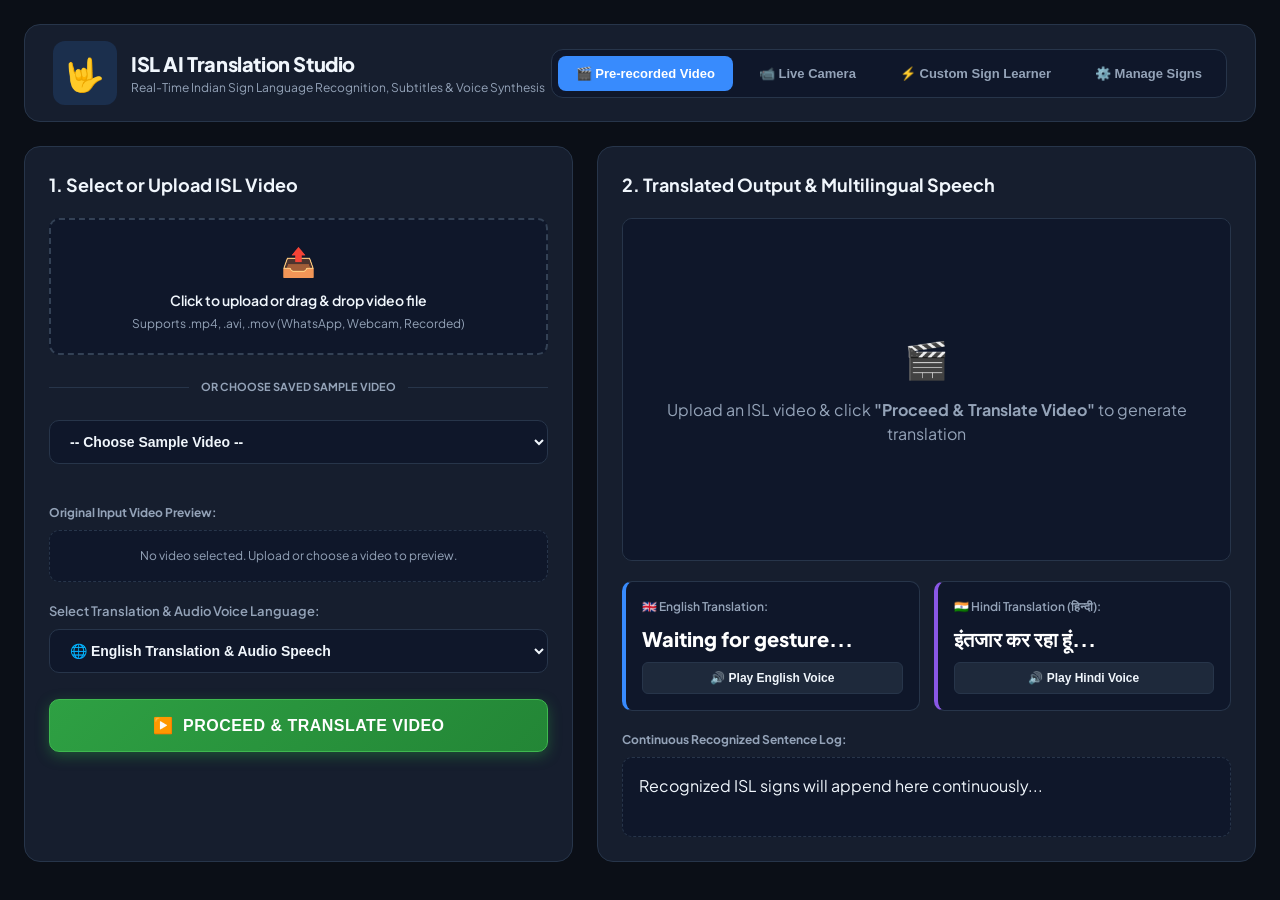
==== templates/index.html @ 71e75642 "ISL AI Translation Studio: Full stack implementation with BiGRU & custom sign management" ====
<!DOCTYPE html>
<html lang="en">
<head>
    <meta charset="UTF-8">
    <meta name="viewport" content="width=device-width, initial-scale=1.0">
    <title>Indian Sign Language (ISL) Full-Stack AI Translation Studio</title>
    <link rel="preconnect" href="https://fonts.googleapis.com">
    <link rel="preconnect" href="https://fonts.gstatic.com" crossorigin>
    <link href="https://fonts.googleapis.com/css2?family=Plus+Jakarta+Sans:wght@400;500;600;700;800&display=swap" rel="stylesheet">
    <link rel="stylesheet" href="/static/style.css">
</head>
<body>
    <div class="app-container">
        <!-- Top Navigation Header -->
        <header class="navbar">
            <div class="brand">
                <div class="logo-icon">🤟</div>
                <div class="brand-text">
                    <h1>ISL AI Translation Studio</h1>
                    <p>Real-Time Indian Sign Language Recognition, Subtitles & Voice Synthesis</p>
                </div>
            </div>

            <!-- Tab Navigation Links -->
            <nav class="nav-tabs">
                <button class="tab-btn active" onclick="switchTab('videoTab')">🎬 Pre-recorded Video</button>
                <button class="tab-btn" onclick="switchTab('liveTab')">📹 Live Camera</button>
                <button class="tab-btn" onclick="switchTab('learnTab')">⚡ Custom Sign Learner</button>
                <button class="tab-btn" onclick="switchTab('manageTab')">⚙️ Manage Signs</button>
            </nav>
        </header>

        <!-- TAB 1: INTERACTIVE VIDEO TRANSLATOR WORKBENCH -->
        <div id="videoTab" class="tab-content active">
            <main class="main-grid">
                <!-- Left Panel: Video Selection, Upload & Original Preview -->
                <section class="card config-card">
                    <div class="card-header">
                        <h2>1. Select or Upload ISL Video</h2>
                    </div>

                    <!-- Dropzone File Upload -->
                    <div class="dropzone" onclick="triggerFileInput()">
                        <div class="dropzone-icon">📤</div>
                        <div class="dropzone-text">
                            <span class="primary-text">Click to upload or drag & drop video file</span>
                            <span class="sub-text">Supports .mp4, .avi, .mov (WhatsApp, Webcam, Recorded)</span>
                        </div>
                        <input type="file" id="videoFileInput" accept="video/*" style="display:none;" onchange="handleFileUpload(event)">
                    </div>

                    <div class="divider"><span>OR CHOOSE SAVED SAMPLE VIDEO</span></div>

                    <select id="sampleVideoSelect" onchange="selectSampleVideo(this.value)">
                        <option value="">-- Choose Sample Video --</option>
                    </select>

                    <div id="uploadStatusText" class="status-info"></div>

                    <!-- Original Input Video Preview Player -->
                    <div class="preview-box">
                        <span class="box-title">Original Input Video Preview:</span>
                        <video id="inputVideoPreview" controls preload="auto" style="display: none;"></video>
                        <div id="previewPlaceholder" class="placeholder-box">
                            <span>No video selected. Upload or choose a video to preview.</span>
                        </div>
                    </div>

                    <!-- Speech & Translation Language Settings -->
                    <div class="settings-group">
                        <label class="input-label">Select Translation & Audio Voice Language:</label>
                        <select id="videoLangSelect" class="full-width-select">
                            <option value="en">🌐 English Translation & Audio Speech</option>
                            <option value="hi">🌐 Hindi Translation & Audio Speech (हिन्दी)</option>
                        </select>
                    </div>

                    <!-- PROMINENT PROCEED & TRANSLATE BUTTON -->
                    <div class="action-box">
                        <button id="processBtn" class="btn btn-proceed" onclick="proceedAndTranslateVideo()">
                            <span class="btn-icon">▶️</span>
                            <span class="btn-text">PROCEED & TRANSLATE VIDEO</span>
                        </button>
                    </div>
                </section>

                <!-- Right Panel: Translated Output Stream & Multilingual Translation Cards -->
                <section class="card player-card">
                    <div class="card-header">
                        <h2>2. Translated Output & Multilingual Speech</h2>
                    </div>

                    <!-- Processed Stream Output Video Player -->
                    <div class="stream-player-container">
                        <div class="video-wrapper">
                            <img id="translatedStreamPlayer" src="" alt="Translated Stream Output" style="display:none;">
                            <div id="streamPlaceholder" class="player-placeholder">
                                <div class="placeholder-content">
                                    <div class="placeholder-icon">🎬</div>
                                    <span>Upload an ISL video & click <strong>"Proceed & Translate Video"</strong> to generate translation</span>
                                </div>
                            </div>
                        </div>
                    </div>

                    <!-- Video Completion Banner (shown when video ends) -->
                    <div id="videoCompleteBanner" class="complete-banner" style="display:none;">
                        <div class="complete-icon">✅</div>
                        <div class="complete-text">
                            <div class="complete-title">Video Processing Complete!</div>
                            <div class="complete-lang">Language: <span id="completeLang">English</span></div>
                            <div class="complete-summary" id="completeSummaryText">Loading results...</div>
                        </div>
                        <div class="complete-audio-note">🔊 Auto-playing full sentence audio...</div>
                    </div>

                    <!-- Vocabulary Warning Banner -->
                    <div id="vocabWarningBanner" class="warn-banner" style="display:none;">
                        <div class="warn-icon">⚠️</div>
                        <div class="warn-text">
                            <div class="warn-title">Sign Not in Current Vocabulary</div>
                            <div class="warn-detail">The model is currently trained on <strong id="warnVocabCount">1,025</strong> vocabulary signs.<br>
                            <span id="warnVocabDetail">Includes: hello, thank_you, yes, no, help, idle, and 1,019 other gestures.</span><br>
                            Videos with other ISL signs need model retraining with that gesture's data.
                            Use <em>Custom Sign Learner</em> to add new gestures.</div>
                        </div>
                    </div>

                    <!-- Multilingual Translation Display Cards -->
                    <div class="translation-display-grid">
                        <div class="trans-card en-card">
                            <div class="card-label">🇬🇧 English Translation:</div>
                            <div class="card-val" id="transTextEN">Waiting for gesture...</div>
                            <button class="btn btn-audio" onclick="playAudio('en')">🔊 Play English Voice</button>
                        </div>
                        <div class="trans-card hi-card">
                            <div class="card-label">🇮🇳 Hindi Translation (हिन्दी):</div>
                            <div class="card-val" id="transTextHI">इंतजार कर रहा हूं...</div>
                            <button class="btn btn-audio" onclick="playAudio('hi')">🔊 Play Hindi Voice</button>
                        </div>
                    </div>

                    <!-- Continuous Sentence Log -->
                    <div class="sentence-log-box">
                        <span class="log-title">Continuous Recognized Sentence Log:</span>
                        <div class="sentence-box" id="sentenceBox">
                            <span class="placeholder-text">Recognized ISL signs will append here continuously...</span>
                        </div>
                    </div>
                </section>
            </main>
        </div>

        <!-- TAB 2: REAL-TIME LIVE WEBCAM TRANSLATION -->
        <div id="liveTab" class="tab-content">
            <main class="main-grid">
                <!-- Left: Live Camera Panel -->
                <section class="card stream-card">
                    <div class="card-header">
                        <h2>📹 Live Webcam ISL Recognition</h2>
                        <div class="camera-controls">
                            <button id="startCamBtn" class="btn btn-proceed" onclick="startWebcam()">▶️ Start Camera</button>
                            <button id="stopCamBtn" class="btn btn-secondary" onclick="stopWebcam()" style="display:none;">⏹️ Stop Camera</button>
                        </div>
                    </div>

                    <!-- Camera + Canvas overlay wrapper -->
                    <div class="cam-container" id="camContainer">
                        <!-- Placeholder shown before camera starts -->
                        <div id="webcamPlaceholder" class="player-placeholder">
                            <div class="placeholder-content">
                                <div class="placeholder-icon">📹</div>
                                <span>Click <strong>"▶️ Start Camera"</strong> to open your webcam and start recognizing ISL hand signs live!</span>
                                <button class="btn btn-proceed" style="margin-top:16px;" onclick="startWebcam()">▶️ Open Camera Now</button>
                            </div>
                        </div>

                        <!-- Actual webcam video - browser native feed (GUARANTEED to show your camera) -->
                        <video id="webcamVideo" autoplay muted playsinline style="display:none;"></video>
                        <!-- Hidden canvas used to capture frames for server processing -->
                        <canvas id="captureCanvas" style="display:none;"></canvas>
                        <!-- Visible canvas overlay with hand tracking annotations drawn on top -->
                        <canvas id="overlayCanvas" style="display:none;"></canvas>

                        <!-- HUD overlay badges -->
                        <div class="hud-overlay" id="hudOverlay" style="display:none;">
                            <div class="prediction-pill" id="livePredPill">
                                <span class="label-title">Gesture:</span>
                                <span class="label-value" id="livePredLabel">IDLE</span>
                            </div>
                            <div class="confidence-container">
                                <div class="conf-text">Confidence: <span id="liveConfVal">0.0%</span></div>
                                <div class="meter-bar">
                                    <div class="meter-fill" id="liveMeterFill" style="width: 0%;"></div>
                                </div>
                            </div>
                        </div>
                    </div>
                </section>

                <!-- Right: Live Translation -->
                <section class="card translation-card">
                    <div class="card-header">
                        <h2>Live Translation</h2>
                        <div class="header-actions">
                            <select id="liveLangSelect" onchange="changeLanguage(this.value)">
                                <option value="en">🌐 English</option>
                                <option value="hi">🌐 Hindi (हिन्दी)</option>
                            </select>
                            <button class="btn btn-secondary" onclick="resetSentence()">🗑️ Reset</button>
                        </div>
                    </div>

                    <!-- Live translation cards -->
                    <div class="translation-display-grid" style="margin-bottom:12px;">
                        <div class="trans-card en-card">
                            <div class="card-label">🇬🇧 English:</div>
                            <div class="card-val" id="liveTransEN">Waiting for gesture...</div>
                        </div>
                        <div class="trans-card hi-card">
                            <div class="card-label">🇮🇳 Hindi:</div>
                            <div class="card-val" id="liveTransHI">इंतजार कर रहा हूं...</div>
                        </div>
                    </div>

                    <!-- In-progress word chips -->
                    <div class="section-label" style="margin-bottom:4px; font-size:0.75rem; color:var(--text-muted);">
                        🔡 Current sentence being signed:
                    </div>
                    <div class="sentence-box" id="liveSentenceBox">
                        <span class="placeholder-text">Perform ISL hand signs in front of camera...</span>
                    </div>

                    <!-- LM Next-word hints (shown when signs are being performed) -->
                    <div id="lmNextHints" class="lm-hint-bar" style="display:none;"></div>

                    <!-- ✅ COMPLETED SENTENCE BANNER — shown after pause detection -->
                    <div id="liveCompletedBanner" class="completed-sentence-banner" style="display:none;">
                        <div class="completed-banner-header">
                            <span class="completed-icon">✅</span>
                            <span>Sentence Complete!</span>
                            <button class="btn-close-banner" onclick="document.getElementById('liveCompletedBanner').style.display='none'">✕</button>
                        </div>
                        <div class="completed-words-row" id="liveCompletedWords"></div>
                        <div class="completed-text-en" id="liveCompletedEN"></div>
                        <div class="completed-text-hi" id="liveCompletedHI"></div>
                        <div class="completed-actions">
                            <button class="btn btn-secondary btn-sm" onclick="speakInBrowser(document.getElementById('liveCompletedEN').innerText,'en')">🔊 Speak EN</button>
                            <button class="btn btn-secondary btn-sm" onclick="speakInBrowser(document.getElementById('liveCompletedHI').innerText,'hi')">🔊 बोलें</button>
                        </div>
                    </div>

                    <!-- Sentence History -->
                    <div class="sentence-history-section">
                        <div class="section-label" style="font-size:0.75rem; color:var(--text-muted); margin-bottom:6px;">
                            📜 Sentence History:
                        </div>
                        <div id="sentenceHistoryPanel" class="sentence-history-panel">
                            <span class="placeholder-text" style="font-size:0.8rem;">Completed sentences will appear here...</span>
                        </div>
                    </div>
                </section>
            </main>
        </div>

        <!-- TAB 3: DEDICATED CUSTOM SIGN LEARNER -->
        <div id="learnTab" class="tab-content">
            <main class="main-grid">
                <!-- Left: Custom Camera Recording Interface -->
                <section class="card stream-card">
                    <div class="card-header">
                        <h2>⚡ Teach the AI a New Gesture</h2>
                        <div class="camera-controls">
                            <button id="learnStartCamBtn" class="btn btn-proceed" onclick="startWebcam()">▶️ Open Camera</button>
                            <button id="learnStopCamBtn" class="btn btn-secondary" onclick="stopWebcam()" style="display:none;">⏹️ Close Camera</button>
                        </div>
                    </div>

                    <div class="cam-container" id="learnCamContainer">
                        <div id="learnWebcamPlaceholder" class="player-placeholder">
                            <div class="placeholder-content">
                                <div class="placeholder-icon">⚡</div>
                                <span>Webcam preview is required to record custom gestures. Click <strong>"▶️ Open Camera"</strong> to start.</span>
                                <button class="btn btn-proceed" style="margin-top:16px;" onclick="startWebcam()">▶️ Open Camera Now</button>
                            </div>
                        </div>

                        <!-- We share the same video and canvas elements for seamless visual display -->
                        <video id="learnWebcamVideo" autoplay muted playsinline style="display:none; width:100%; height:100%; object-fit:cover; border-radius: var(--radius-md); transform: scaleX(-1);"></video>
                    </div>
                </section>

                <!-- Right: Custom learning trigger panel -->
                <section class="card translation-card">
                    <div class="card-header">
                        <h2>Gesture Definition & Train</h2>
                    </div>

                    <div class="custom-learner-card" style="margin-top:0;">
                        <h3>Configure New Gesture Label</h3>
                        <p class="learner-sub">Type a short, descriptive name for the hand sign you want to teach the model:</p>
                        
                        <div class="settings-group">
                            <label class="input-label">Gesture Name (use letters and numbers):</label>
                            <input type="text" id="customSignInput" placeholder="e.g. namaste, my_name, thank_you, water" style="width: 100%; box-sizing: border-box; background: var(--bg-primary); border: 1px solid var(--border-color); color: #fff; padding: 12px; border-radius: var(--radius-sm); font-size: 14px; margin-bottom: 14px;">
                        </div>

                        <button class="btn btn-accent" onclick="recordWebcamSign()" style="width: 100%; padding: 14px; font-size: 15px; border-radius: var(--radius-sm);">
                            🔴 Record &amp; Learn Custom Sign (30 Frames)
                        </button>

                        <div id="customLearnStatus" class="status-info" style="margin-top:12px; font-weight:600;"></div>
                    </div>

                    <div class="info-box" style="background: rgba(30,41,59,0.3); border: 1px dashed rgba(148,163,184,0.3); padding: 16px; border-radius: var(--radius-md); font-size: 13px; line-height: 1.6; color: var(--text-muted);">
                        <h4>💡 How custom sign learning works:</h4>
                        <ul style="margin: 8px 0 0 16px; padding: 0;">
                            <li>Position yourself so your hands are clearly visible in the camera frame.</li>
                            <li>Click the red <strong>Record &amp; Learn</strong> button.</li>
                            <li>Wait for the 3-second OSD countdown to finish.</li>
                            <li>Perform the gesture continuously while the capture progress reaches 100%.</li>
                            <li>The model will fine-tune instantly using Transfer Learning!</li>
                        </ul>
                    </div>
                </section>
            </main>
        </div>

        <!-- TAB 4: DEDICATED CUSTOM SIGN MANAGER -->
        <div id="manageTab" class="tab-content">
            <main class="main-grid" style="grid-template-columns: 1fr;">
                <section class="card translation-card" style="max-width: 600px; margin: 0 auto; width: 100%;">
                    <div class="card-header">
                        <h2>⚙️ Manage Custom Signs</h2>
                    </div>

                    <div class="custom-learner-card" style="margin-top:0;">
                        <h3>Delete Custom Sign</h3>
                        <p class="learner-sub">Type the exact label of the custom sign you want to remove from the model and disk.</p>

                        <div class="settings-group">
                            <label class="input-label">Enter Sign Label to Delete:</label>
                            <input type="text" id="deleteSignInput" placeholder="e.g. hug, nice, above" style="width: 100%; box-sizing: border-box; background: var(--bg-primary); border: 1px solid var(--border-color); color: #fff; padding: 12px; border-radius: var(--radius-sm); font-size: 14px; margin-bottom: 14px;">
                        </div>

                        <button onclick="deleteTypedCustomSign()" style="width: 100%; padding: 14px; font-size: 15px; border-radius: var(--radius-sm); background: rgba(239,68,68,0.2); border: 1px solid rgba(239,68,68,0.4); color: #f87171; font-weight: bold; cursor: pointer;">
                            ❌ Delete Sign from AI Model
                        </button>
                    </div>

                    <div class="custom-learner-card" style="margin-top:20px; border-top: 1px solid var(--border-color); padding-top: 20px;">
                        <h3>Active Custom Signs</h3>
                        <p class="learner-sub">These are the custom signs currently registered in your AI model. Click any to auto-fill the delete box:</p>

                        <div id="manageCustomSignsList" style="display: flex; flex-wrap: wrap; gap: 8px; margin-top: 12px; min-height: 40px; align-items: center;">
                            <span class="placeholder-text" style="font-size:0.8rem; color: var(--text-muted);">Loading custom signs...</span>
                        </div>
                    </div>
                </section>
            </main>
        </div>
    </div>

    <script src="/static/app.js"></script>
</body>
</html>
---- static/style.css ----
:root {
    --bg-main: #0b0f17;
    --bg-card: #161e2e;
    --bg-card-hover: #1e293b;
    --border-color: #27354a;
    --accent-blue: #388bfd;
    --accent-green: #2ea043;
    --accent-purple: #8957e5;
    --accent-proceed: #238636;
    --text-main: #f0f6fc;
    --text-muted: #94a3b8;
    --radius-lg: 16px;
    --radius-md: 10px;
    --radius-sm: 6px;
}

* {
    box-sizing: border-box;
    margin: 0;
    padding: 0;
}

body {
    font-family: 'Plus Jakarta Sans', -apple-system, BlinkMacSystemFont, sans-serif;
    background-color: var(--bg-main);
    color: var(--text-main);
    line-height: 1.5;
    padding: 24px;
}

.app-container {
    max-width: 1440px;
    margin: 0 auto;
    display: flex;
    flex-direction: column;
    gap: 24px;
}

/* Navbar & Tabs */
.navbar {
    display: flex;
    justify-content: space-between;
    align-items: center;
    background-color: var(--bg-card);
    border: 1px solid var(--border-color);
    padding: 16px 28px;
    border-radius: var(--radius-lg);
}

.brand {
    display: flex;
    align-items: center;
    gap: 14px;
}

.logo-icon {
    font-size: 32px;
    background: rgba(56, 139, 253, 0.15);
    padding: 8px 12px;
    border-radius: 12px;
}

.brand-text h1 {
    font-size: 20px;
    font-weight: 800;
    letter-spacing: -0.02em;
}

.brand-text p {
    font-size: 12px;
    color: var(--text-muted);
}

.nav-tabs {
    display: flex;
    gap: 8px;
    background: #0f172a;
    padding: 6px;
    border-radius: 12px;
    border: 1px solid var(--border-color);
}

.tab-btn {
    background: transparent;
    border: none;
    color: var(--text-muted);
    padding: 10px 18px;
    border-radius: 8px;
    font-weight: 600;
    font-size: 13px;
    cursor: pointer;
    transition: all 0.2s ease;
}

.tab-btn:hover {
    color: var(--text-main);
    background: rgba(255, 255, 255, 0.05);
}

.tab-btn.active {
    background: var(--accent-blue);
    color: #fff;
}

.nav-metrics {
    display: flex;
    gap: 12px;
}

.metric-badge {
    background: #1e293b;
    border: 1px solid var(--border-color);
    padding: 8px 14px;
    border-radius: 20px;
    font-size: 12px;
    font-weight: 600;
}

.acc-tag {
    color: #39d353;
    border-color: rgba(57, 211, 83, 0.3);
}

/* Tab Contents */
.tab-content {
    display: none;
}

.tab-content.active {
    display: block;
}

/* Layout Grid */
.main-grid {
    display: grid;
    grid-template-columns: 1fr 1.2fr;
    gap: 24px;
}

.card {
    background-color: var(--bg-card);
    border: 1px solid var(--border-color);
    border-radius: var(--radius-lg);
    padding: 24px;
    display: flex;
    flex-direction: column;
    gap: 20px;
}

.card-header h2 {
    font-size: 18px;
    font-weight: 700;
}

/* Config Card Form Elements */
.input-selection-box {
    display: flex;
    flex-direction: column;
    gap: 14px;
}

.input-label {
    font-size: 13px;
    font-weight: 600;
    color: var(--text-muted);
}

select, .full-width-select {
    width: 100%;
    background-color: #0f172a;
    color: var(--text-main);
    border: 1px solid var(--border-color);
    padding: 12px 16px;
    border-radius: var(--radius-md);
    font-weight: 600;
    font-size: 14px;
    outline: none;
}

.divider {
    display: flex;
    align-items: center;
    text-align: center;
    margin: 4px 0;
}

.divider::before, .divider::after {
    content: '';
    flex: 1;
    border-bottom: 1px solid var(--border-color);
}

.divider span {
    padding: 0 12px;
    font-size: 11px;
    color: var(--text-muted);
    font-weight: 700;
}

/* Dropzone */
.dropzone {
    border: 2px dashed #334155;
    background-color: #0f172a;
    border-radius: var(--radius-md);
    padding: 20px;
    text-align: center;
    cursor: pointer;
    transition: all 0.2s ease;
    display: flex;
    flex-direction: column;
    align-items: center;
    gap: 8px;
}

.dropzone:hover {
    border-color: var(--accent-blue);
    background-color: #1e293b;
}

.dropzone-icon { font-size: 28px; }

.dropzone-text {
    display: flex;
    flex-direction: column;
    gap: 4px;
}

.dropzone-text .primary-text { font-weight: 600; font-size: 14px; }
.dropzone-text .sub-text { font-size: 12px; color: var(--text-muted); }
.status-info { font-size: 13px; color: #39d353; font-weight: 600; }

/* Original Preview Box */
.preview-box {
    display: flex;
    flex-direction: column;
    gap: 8px;
}

.box-title {
    font-size: 12px;
    font-weight: 700;
    color: var(--text-muted);
}

#inputVideoPreview {
    width: 100%;
    max-height: 200px;
    background-color: #000;
    border-radius: var(--radius-md);
    border: 1px solid var(--border-color);
}

.placeholder-box {
    background-color: #0f172a;
    border: 1px dashed var(--border-color);
    border-radius: var(--radius-md);
    padding: 16px;
    font-size: 12px;
    color: var(--text-muted);
    text-align: center;
}

/* PROMINENT PROCEED BUTTON */
.action-box {
    margin-top: 6px;
}

.btn-proceed {
    width: 100%;
    background: linear-gradient(135deg, #2ea043, #238636);
    color: #ffffff;
    font-size: 16px;
    font-weight: 800;
    padding: 16px 24px;
    border-radius: var(--radius-md);
    border: 1px solid #3fb950;
    cursor: pointer;
    display: flex;
    justify-content: center;
    align-items: center;
    gap: 10px;
    letter-spacing: 0.03em;
    box-shadow: 0 4px 14px rgba(46, 160, 67, 0.4);
    transition: all 0.25s ease;
}

.btn-proceed:hover {
    background: linear-gradient(135deg, #3fb950, #2ea043);
    transform: translateY(-2px);
    box-shadow: 0 6px 20px rgba(46, 160, 67, 0.6);
}

/* Video Wrapper & Player */
.video-wrapper {
    position: relative;
    width: 100%;
    aspect-ratio: 16 / 9;
    border-radius: var(--radius-md);
    overflow: hidden;
    background-color: #000;
    border: 1px solid var(--border-color);
}

.video-wrapper img {
    width: 100%;
    height: 100%;
    object-fit: cover;
}

.player-placeholder {
    width: 100%;
    height: 100%;
    display: flex;
    align-items: center;
    justify-content: center;
    background-color: #0f172a;
    padding: 24px;
    text-align: center;
    color: var(--text-muted);
}

.placeholder-content {
    display: flex;
    flex-direction: column;
    align-items: center;
    gap: 12px;
}

.placeholder-icon { font-size: 36px; }

/* Multilingual Translation Cards */
.translation-display-grid {
    display: grid;
    grid-template-columns: 1fr 1fr;
    gap: 14px;
}

.trans-card {
    background-color: #0f172a;
    border: 1px solid var(--border-color);
    border-radius: var(--radius-md);
    padding: 16px;
    display: flex;
    flex-direction: column;
    gap: 8px;
}

.en-card { border-left: 4px solid var(--accent-blue); }
.hi-card { border-left: 4px solid var(--accent-purple); }

.card-label { font-size: 12px; color: var(--text-muted); font-weight: 600; }
.card-val { font-size: 20px; font-weight: 800; color: #fff; min-height: 30px; }

.btn-audio {
    background-color: #1e293b;
    color: var(--text-main);
    border: 1px solid var(--border-color);
    padding: 8px 12px;
    border-radius: var(--radius-sm);
    font-size: 12px;
    font-weight: 600;
    cursor: pointer;
    transition: all 0.2s ease;
}

.btn-audio:hover { background-color: #334155; }

/* Sentence Box */
.sentence-log-box { display: flex; flex-direction: column; gap: 8px; }
.log-title { font-size: 12px; font-weight: 700; color: var(--text-muted); }

.sentence-box {
    background-color: #0f172a;
    border: 1px dashed var(--border-color);
    border-radius: var(--radius-md);
    padding: 16px;
    min-height: 80px;
    display: flex;
    flex-wrap: wrap;
    align-content: flex-start;
    gap: 8px;
}

.word-chip {
    background-color: rgba(56, 139, 253, 0.15);
    border: 1px solid rgba(56, 139, 253, 0.4);
    color: #79c0ff;
    padding: 6px 12px;
    border-radius: 20px;
    font-size: 14px;
    font-weight: 600;
}

/* Analytics */
.analytics-grid { display: grid; grid-template-columns: 1fr 1fr; gap: 24px; }
.chart-box { background-color: #0f172a; border: 1px solid var(--border-color); border-radius: var(--radius-md); padding: 16px; display: flex; flex-direction: column; gap: 12px; }
.report-img { width: 100%; height: auto; border-radius: 6px; }

/* Video Completion Banner */
.complete-banner {
    background: linear-gradient(135deg, #0d2818, #0f3320);
    border: 1px solid #2ea043;
    border-left: 4px solid #39d353;
    border-radius: var(--radius-md);
    padding: 18px 20px;
    display: flex;
    align-items: flex-start;
    gap: 16px;
    animation: slideIn 0.4s ease;
}

@keyframes slideIn {
    from { opacity: 0; transform: translateY(-10px); }
    to   { opacity: 1; transform: translateY(0); }
}

.complete-icon { font-size: 28px; flex-shrink: 0; }

.complete-text {
    display: flex;
    flex-direction: column;
    gap: 4px;
    flex: 1;
}

.complete-title {
    font-size: 16px;
    font-weight: 800;
    color: #39d353;
}

.complete-lang {
    font-size: 12px;
    color: var(--text-muted);
    font-weight: 600;
}

.complete-summary {
    font-size: 18px;
    font-weight: 700;
    color: #fff;
    margin-top: 6px;
    word-break: break-word;
}

.complete-audio-note {
    font-size: 12px;
    color: #79c0ff;
    font-weight: 600;
    white-space: nowrap;
    align-self: center;
}

/* Vocabulary Warning Banner */
.warn-banner {
    background: linear-gradient(135deg, #1f1209, #271a06);
    border: 1px solid #d29922;
    border-left: 4px solid #f0a832;
    border-radius: var(--radius-md);
    padding: 16px 20px;
    display: flex;
    align-items: flex-start;
    gap: 14px;
    animation: slideIn 0.4s ease;
}
.warn-icon { font-size: 24px; flex-shrink: 0; }
.warn-text { display: flex; flex-direction: column; gap: 5px; }
.warn-title { font-size: 14px; font-weight: 800; color: #f0a832; }
.warn-detail { font-size: 12px; color: #c9a84c; line-height: 1.6; }
.warn-detail strong { color: #ffe08a; }

/* Vocab tags */
.vocab-tags { display: flex; flex-wrap: wrap; gap: 8px; }
.tag {
    background: rgba(56, 139, 253, 0.1);
    border: 1px solid rgba(56, 139, 253, 0.3);
    color: #79c0ff;
    padding: 4px 10px;
    border-radius: 20px;
    font-size: 12px;
    font-weight: 600;
}

/* Custom Sign Learner Card */
.custom-learner-card {
    background: rgba(30, 41, 59, 0.6);
    border: 1px solid rgba(148, 163, 184, 0.2);
    border-radius: var(--radius-md);
    padding: 16px;
    margin-top: 16px;
    display: flex;
    flex-direction: column;
    gap: 10px;
}
.custom-learner-card h3 {
    font-size: 14px;
    font-weight: 700;
    color: #f1f5f9;
}
.learner-sub {
    font-size: 12px;
    color: var(--text-muted);
}
.learner-input-group {
    display: flex;
    gap: 10px;
}
.learner-input-group input {
    flex: 1;
    background: var(--bg-primary);
    border: 1px solid var(--border-color);
    color: #fff;
    padding: 10px 14px;
    border-radius: var(--radius-sm);
    font-size: 13px;
}
.btn-accent {
    background: linear-gradient(135deg, #d97706, #b45309);
    color: #fff;
    font-weight: 700;
    border: none;
    padding: 10px 16px;
    border-radius: var(--radius-sm);
    cursor: pointer;
    white-space: nowrap;
    transition: all 0.2s ease;
}
.btn-accent:hover {
    background: linear-gradient(135deg, #f59e0b, #d97706);
    transform: translateY(-1px);
}
.camera-controls {
    display: flex;
    gap: 8px;
}

/* Live Webcam Camera Container */
.cam-container {
    position: relative;
    width: 100%;
    aspect-ratio: 4/3;
    background: #0d1117;
    border-radius: var(--radius-md);
    overflow: hidden;
    display: flex;
    align-items: center;
    justify-content: center;
}
.cam-container video,
.cam-container canvas#overlayCanvas {
    position: absolute;
    top: 0; left: 0;
    width: 100%;
    height: 100%;
    object-fit: cover;
    border-radius: var(--radius-md);
}
.cam-container #webcamPlaceholder {
    position: absolute;
    inset: 0;
    display: flex;
    align-items: center;
    justify-content: center;
    background: rgba(13,17,23,0.95);
    border-radius: var(--radius-md);
    z-index: 5;
}
.hud-overlay { position: absolute; bottom: 12px; left: 12px; display: flex; flex-direction: column; gap: 8px; z-index: 10; }
.prediction-pill { background: rgba(0,0,0,0.7); border: 1px solid rgba(255,255,255,0.15); border-radius: 20px; padding: 6px 14px; display: flex; align-items: center; gap: 6px; }
.label-title { font-size: 12px; color: var(--text-muted); font-weight: 600; }
.label-value { font-size: 15px; font-weight: 800; color: #39d353; }
.confidence-container { display: flex; flex-direction: column; gap: 4px; }
.conf-text { font-size: 12px; color: var(--text-muted); }
.meter-bar { width: 180px; height: 6px; background: #1e293b; border-radius: 6px; overflow: hidden; }
.meter-fill { height: 100%; background: linear-gradient(90deg, #2ea043, #39d353); border-radius: 6px; transition: width 0.3s ease; }
.btn-primary { background: var(--accent-blue); color: #fff; border: none; padding: 10px 18px; border-radius: var(--radius-sm); font-weight: 700; cursor: pointer; }
.btn-secondary { background: #1e293b; color: var(--text-muted); border: 1px solid var(--border-color); padding: 10px 18px; border-radius: var(--radius-sm); font-weight: 700; cursor: pointer; }
.card-header { display: flex; justify-content: space-between; align-items: center; }
.settings-group { display: flex; flex-direction: column; gap: 8px; }
.stream-player-container { display: flex; flex-direction: column; gap: 0; }

/* ── N-gram LM Hints ── */
.lm-hint-bar {
    background: rgba(88, 72, 238, 0.1);
    border: 1px dashed rgba(88, 72, 238, 0.3);
    border-radius: var(--radius-sm);
    padding: 8px 12px;
    margin-bottom: 12px;
    font-size: 13px;
    color: #a5b4fc;
    display: flex;
    align-items: center;
    gap: 8px;
}
.lm-hint-chip {
    background: rgba(99, 102, 241, 0.2);
    border: 1px solid rgba(99, 102, 241, 0.4);
    color: #e0e7ff;
    padding: 2px 8px;
    border-radius: 12px;
    font-size: 11px;
    font-weight: 600;
    cursor: default;
}

/* ── Completed Sentence Banner ── */
.completed-sentence-banner {
    background: linear-gradient(135deg, #0f172a, #1e1b4b);
    border: 1.5px solid #6366f1;
    border-left: 5px solid #4f46e5;
    border-radius: var(--radius-md);
    padding: 16px;
    margin-bottom: 16px;
    animation: slideIn 0.3s ease;
    position: relative;
    box-shadow: 0 4px 20px rgba(0, 0, 0, 0.4);
}
.completed-banner-header {
    display: flex;
    align-items: center;
    gap: 8px;
    font-size: 13px;
    font-weight: 800;
    color: #818cf8;
    margin-bottom: 10px;
}
.completed-icon {
    font-size: 16px;
}
.btn-close-banner {
    position: absolute;
    top: 12px;
    right: 12px;
    background: none;
    border: none;
    color: var(--text-muted);
    cursor: pointer;
    font-size: 14px;
}
.btn-close-banner:hover {
    color: #fff;
}
.completed-words-row {
    display: flex;
    flex-wrap: wrap;
    gap: 6px;
    margin-bottom: 12px;
}
.word-chip.completed-chip {
    background: rgba(79, 70, 229, 0.25);
    border: 1.5px solid rgba(79, 70, 229, 0.5);
    color: #c7d2fe;
}
.completed-text-en {
    font-size: 17px;
    font-weight: 800;
    color: #ffffff;
    line-height: 1.4;
    margin-bottom: 4px;
}
.completed-text-hi {
    font-size: 16px;
    color: #e2e8f0;
    line-height: 1.4;
    margin-bottom: 12px;
}
.completed-actions {
    display: flex;
    gap: 8px;
}
.btn-sm {
    padding: 6px 12px !important;
    font-size: 12px !important;
}

/* ── Sentence History ── */
.sentence-history-section {
    margin-top: 16px;
    border-top: 1px solid var(--border-color);
    padding-top: 16px;
}
.sentence-history-panel {
    display: flex;
    flex-direction: column;
    gap: 8px;
    max-height: 180px;
    overflow-y: auto;
}
.history-entry {
    background: rgba(30, 41, 59, 0.4);
    border: 1px solid var(--border-color);
    border-radius: var(--radius-sm);
    padding: 8px 12px;
    display: flex;
    flex-direction: column;
    gap: 2px;
    animation: fadeIn 0.3s ease;
}
.history-entry.latest {
    border-color: rgba(99, 102, 241, 0.4);
    background: rgba(99, 102, 241, 0.05);
}
.history-idx {
    font-size: 10px;
    font-weight: 700;
    color: var(--text-muted);
}
.history-en {
    font-size: 13.5px;
    font-weight: 700;
    color: #f8fafc;
}
.history-hi {
    font-size: 12.5px;
    color: #cbd5e1;
}

/* ── Animation Flashing ── */
.sentence-flash {
    animation: flashPurple 1.5s ease-out;
}
@keyframes flashPurple {
    0% { box-shadow: 0 0 0 0px rgba(99, 102, 241, 0.7); }
    100% { box-shadow: 0 0 0 15px rgba(99, 102, 241, 0); }
}
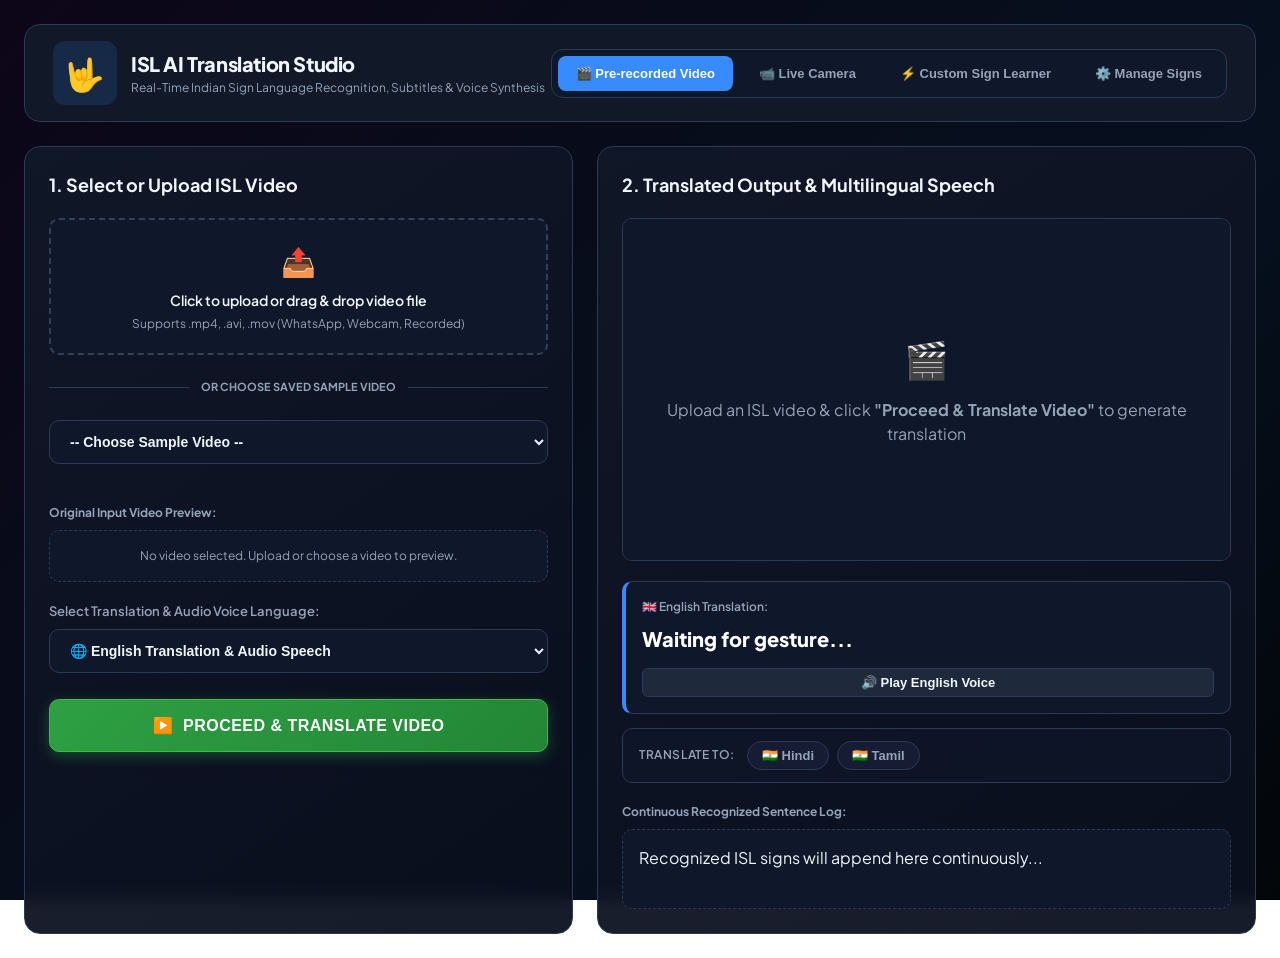
==== commit 3e66208f: "Enhance UI with language pills, expand vocabulary, improve filtering, and add CSV landmark logging" ====
--- a/templates/index.html
+++ b/templates/index.html
@@ -126,17 +126,31 @@
                         </div>
                     </div>
 
-                    <!-- Multilingual Translation Display Cards -->
-                    <div class="translation-display-grid">
-                        <div class="trans-card en-card">
+                    <!-- Multilingual Translation Display -->
+                    <div class="translation-section-wrapper" style="display: flex; flex-direction: column; gap: 14px; width: 100%;">
+                        <!-- Main English Translation Card (default) -->
+                        <div class="trans-card en-card" style="width: 100%;">
                             <div class="card-label">🇬🇧 English Translation:</div>
                             <div class="card-val" id="transTextEN">Waiting for gesture...</div>
-                            <button class="btn btn-audio" onclick="playAudio('en')">🔊 Play English Voice</button>
-                        </div>
-                        <div class="trans-card hi-card">
-                            <div class="card-label">🇮🇳 Hindi Translation (हिन्दी):</div>
-                            <div class="card-val" id="transTextHI">इंतजार कर रहा हूं...</div>
-                            <button class="btn btn-audio" onclick="playAudio('hi')">🔊 Play Hindi Voice</button>
+                            <button class="btn btn-audio" onclick="playAudio('en')" style="margin-top: 6px; width: auto; font-size: 13px; padding: 6px 12px;">🔊 Play English Voice</button>
+                        </div>
+
+                        <!-- Translate Selection Pill Buttons -->
+                        <div class="translation-selector-container" style="background: rgba(17, 24, 45, 0.5); border: 1px solid var(--border-color); padding: 12px 16px; border-radius: var(--radius-md); display: flex; flex-direction: column; gap: 10px;">
+                            <div style="display: flex; align-items: center; gap: 12px; flex-wrap: wrap;">
+                                <span style="font-size: 12px; font-weight: 600; color: var(--text-muted); letter-spacing: 0.05em; text-transform: uppercase;">Translate to:</span>
+                                <div class="lang-pill-group" id="videoPillGroup">
+                                    <button class="lang-pill" data-lang="hi" onclick="toggleVideoPill(this, 'hi')">🇮🇳 Hindi</button>
+                                    <button class="lang-pill" data-lang="ta" onclick="toggleVideoPill(this, 'ta')">🇮🇳 Tamil</button>
+                                </div>
+                            </div>
+
+                            <!-- Dynamic Translated Output (Hidden by default) -->
+                            <div id="videoDynamicTranslationBox" class="trans-card" style="display: none; border-top: 1px solid rgba(148,163,184,0.15); padding-top: 12px; margin-top: 4px;">
+                                <div class="card-label" id="videoDynamicLangLabel">Translated Output:</div>
+                                <div class="card-val" id="videoDynamicTransText" style="font-size: 1.4rem; color: #c4b5fd; font-weight: bold; margin-bottom: 8px;">—</div>
+                                <button id="videoDynamicSpeakBtn" class="btn btn-audio" style="width: auto; font-size: 13px; padding: 6px 14px;">🔊 Play Translated Voice</button>
+                            </div>
                         </div>
                     </div>
 
@@ -206,20 +220,37 @@
                             <select id="liveLangSelect" onchange="changeLanguage(this.value)">
                                 <option value="en">🌐 English</option>
                                 <option value="hi">🌐 Hindi (हिन्दी)</option>
+                                <option value="ta">🌐 Tamil (தமிழ்)</option>
                             </select>
                             <button class="btn btn-secondary" onclick="resetSentence()">🗑️ Reset</button>
                         </div>
                     </div>
 
                     <!-- Live translation cards -->
-                    <div class="translation-display-grid" style="margin-bottom:12px;">
-                        <div class="trans-card en-card">
-                            <div class="card-label">🇬🇧 English:</div>
+                    <div class="translation-section-wrapper" style="display: flex; flex-direction: column; gap: 14px; width: 100%; margin-bottom: 14px;">
+                        <!-- Main Live English Card (default) -->
+                        <div class="trans-card en-card" style="width: 100%;">
+                            <div class="card-label">🇬🇧 English Translation:</div>
                             <div class="card-val" id="liveTransEN">Waiting for gesture...</div>
-                        </div>
-                        <div class="trans-card hi-card">
-                            <div class="card-label">🇮🇳 Hindi:</div>
-                            <div class="card-val" id="liveTransHI">इंतजार कर रहा हूं...</div>
+                            <button class="btn btn-audio" onclick="speakInBrowser(document.getElementById('liveTransEN').innerText, 'en')" style="margin-top: 6px; width: auto; font-size: 13px; padding: 6px 12px;">🔊 Play English Voice</button>
+                        </div>
+
+                        <!-- Live Translate Selection Pill Buttons -->
+                        <div class="translation-selector-container" style="background: rgba(17, 24, 45, 0.5); border: 1px solid var(--border-color); padding: 12px 16px; border-radius: var(--radius-md); display: flex; flex-direction: column; gap: 10px;">
+                            <div style="display: flex; align-items: center; gap: 12px; flex-wrap: wrap;">
+                                <span style="font-size: 12px; font-weight: 600; color: var(--text-muted); letter-spacing: 0.05em; text-transform: uppercase;">Translate to:</span>
+                                <div class="lang-pill-group" id="livePillGroup">
+                                    <button class="lang-pill" data-lang="hi" onclick="toggleLivePill(this, 'hi')">🇮🇳 Hindi</button>
+                                    <button class="lang-pill" data-lang="ta" onclick="toggleLivePill(this, 'ta')">🇮🇳 Tamil</button>
+                                </div>
+                            </div>
+
+                            <!-- Dynamic Live Translated Output -->
+                            <div id="liveDynamicTranslationBox" class="trans-card" style="display: none; border-top: 1px solid rgba(148,163,184,0.15); padding-top: 12px; margin-top: 4px;">
+                                <div class="card-label" id="liveDynamicLangLabel">Translated Output:</div>
+                                <div class="card-val" id="liveDynamicTransText" style="font-size: 1.4rem; color: #c4b5fd; font-weight: bold; margin-bottom: 8px;">—</div>
+                                <button id="liveDynamicSpeakBtn" class="btn btn-audio" style="width: auto; font-size: 13px; padding: 6px 14px;">🔊 Play Translated Voice</button>
+                            </div>
                         </div>
                     </div>
 
--- a/static/style.css
+++ b/static/style.css
@@ -1,12 +1,13 @@
 :root {
-    --bg-main: #0b0f17;
-    --bg-card: #161e2e;
-    --bg-card-hover: #1e293b;
-    --border-color: #27354a;
+    --bg-main: #080b14;
+    --bg-card: #111827;
+    --bg-card-hover: #1a2540;
+    --border-color: #2d3a55;
     --accent-blue: #388bfd;
     --accent-green: #2ea043;
     --accent-purple: #8957e5;
     --accent-proceed: #238636;
+    --accent-color: #60a5fa;
     --text-main: #f0f6fc;
     --text-muted: #94a3b8;
     --radius-lg: 16px;
@@ -22,7 +23,9 @@
 
 body {
     font-family: 'Plus Jakarta Sans', -apple-system, BlinkMacSystemFont, sans-serif;
-    background-color: var(--bg-main);
+    background: linear-gradient(135deg, #0d0618 0%, #080c1a 35%, #06101f 65%, #030609 100%);
+    background-attachment: fixed;
+    min-height: 100vh;
     color: var(--text-main);
     line-height: 1.5;
     padding: 24px;
@@ -724,3 +727,45 @@
     100% { box-shadow: 0 0 0 15px rgba(99, 102, 241, 0); }
 }
 
+/* ── Language Pill Buttons ── */
+.lang-pill-group {
+    display: flex;
+    gap: 8px;
+    flex-wrap: wrap;
+    align-items: center;
+}
+
+.lang-pill {
+    display: inline-flex;
+    align-items: center;
+    gap: 6px;
+    padding: 6px 14px;
+    border-radius: 999px;
+    border: 1px solid var(--border-color);
+    background: rgba(30, 37, 64, 0.5);
+    color: var(--text-muted);
+    font-size: 13px;
+    font-weight: 600;
+    cursor: pointer;
+    transition: all 0.2s ease;
+    user-select: none;
+}
+
+.lang-pill:hover {
+    border-color: #8957e5;
+    color: #c4b5fd;
+    background: rgba(137, 87, 229, 0.12);
+}
+
+.lang-pill.active {
+    border-color: #8957e5;
+    background: rgba(137, 87, 229, 0.25);
+    color: #e2d9ff;
+    box-shadow: 0 0 12px rgba(137, 87, 229, 0.35);
+}
+
+/* ── Deep space card glow ── */
+.card {
+    background: linear-gradient(145deg, rgba(17,24,39,0.95) 0%, rgba(10,15,30,0.95) 100%);
+    backdrop-filter: blur(8px);
+}
